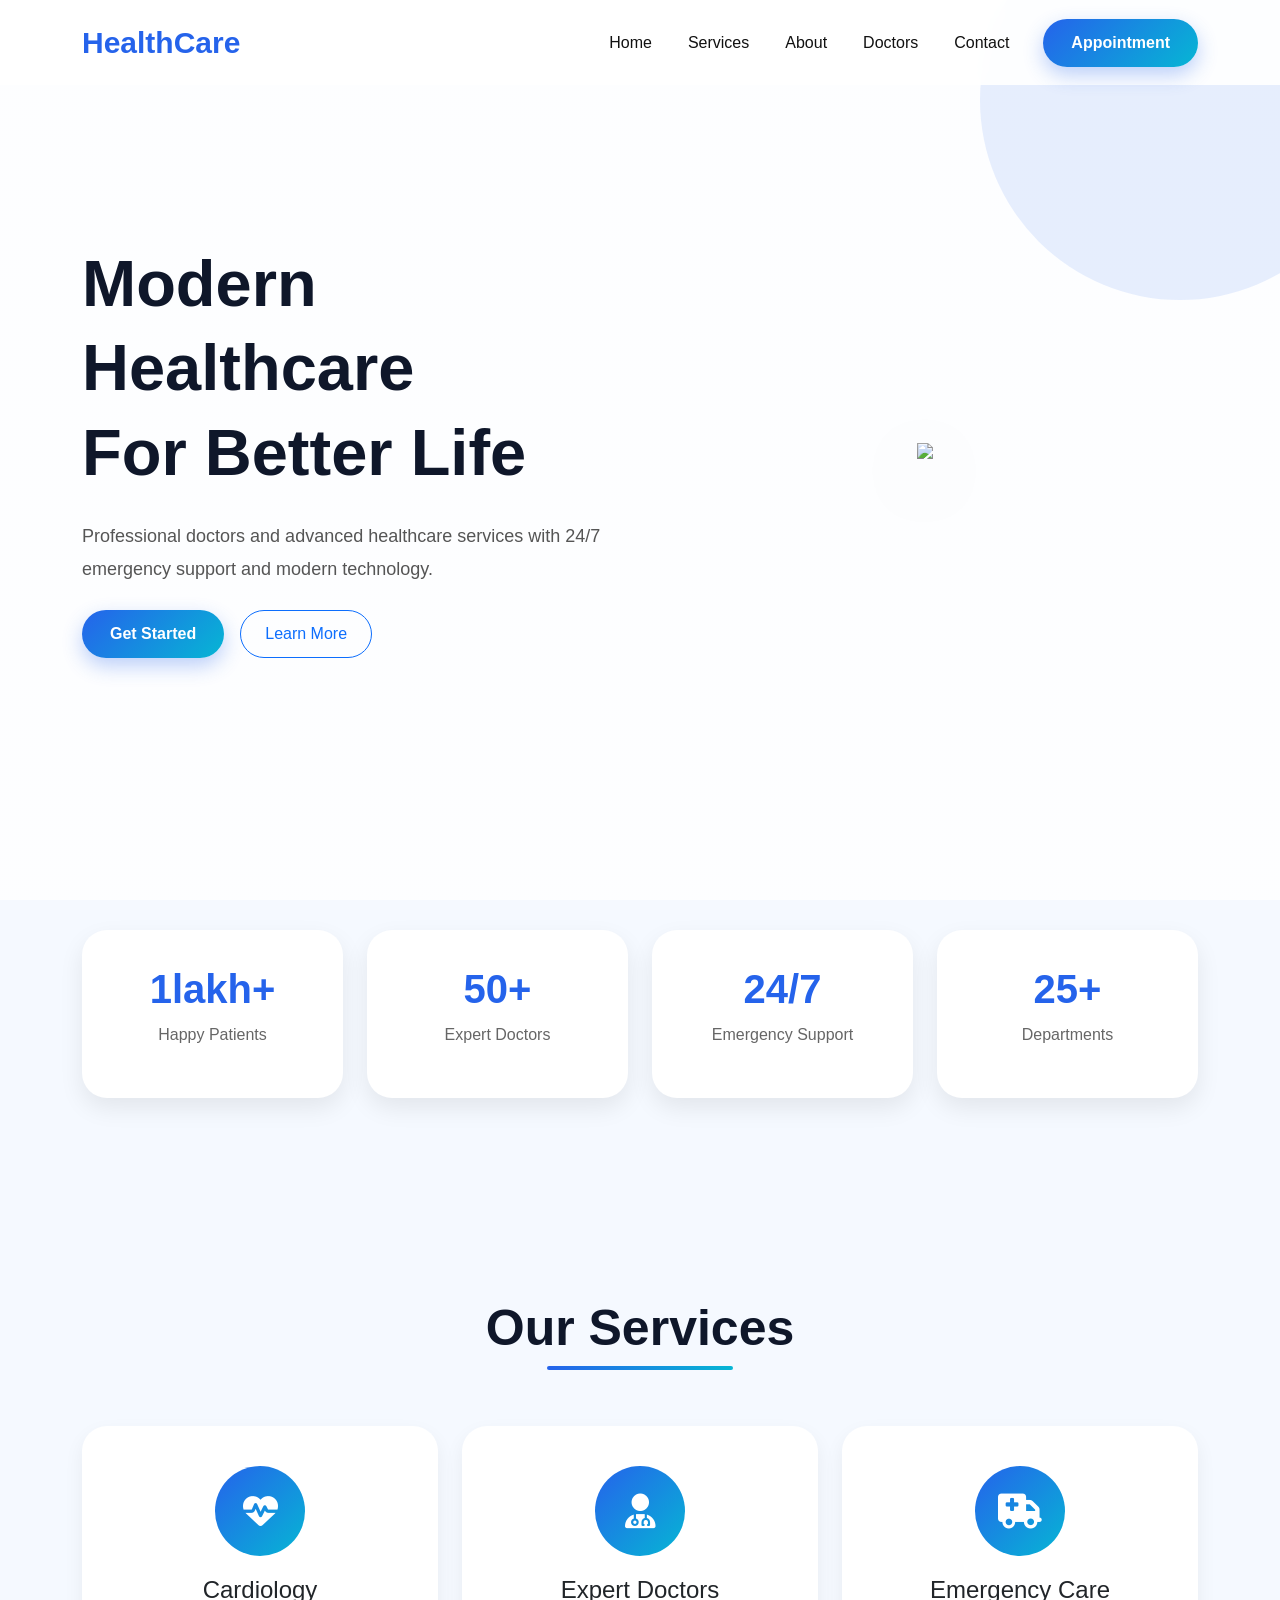
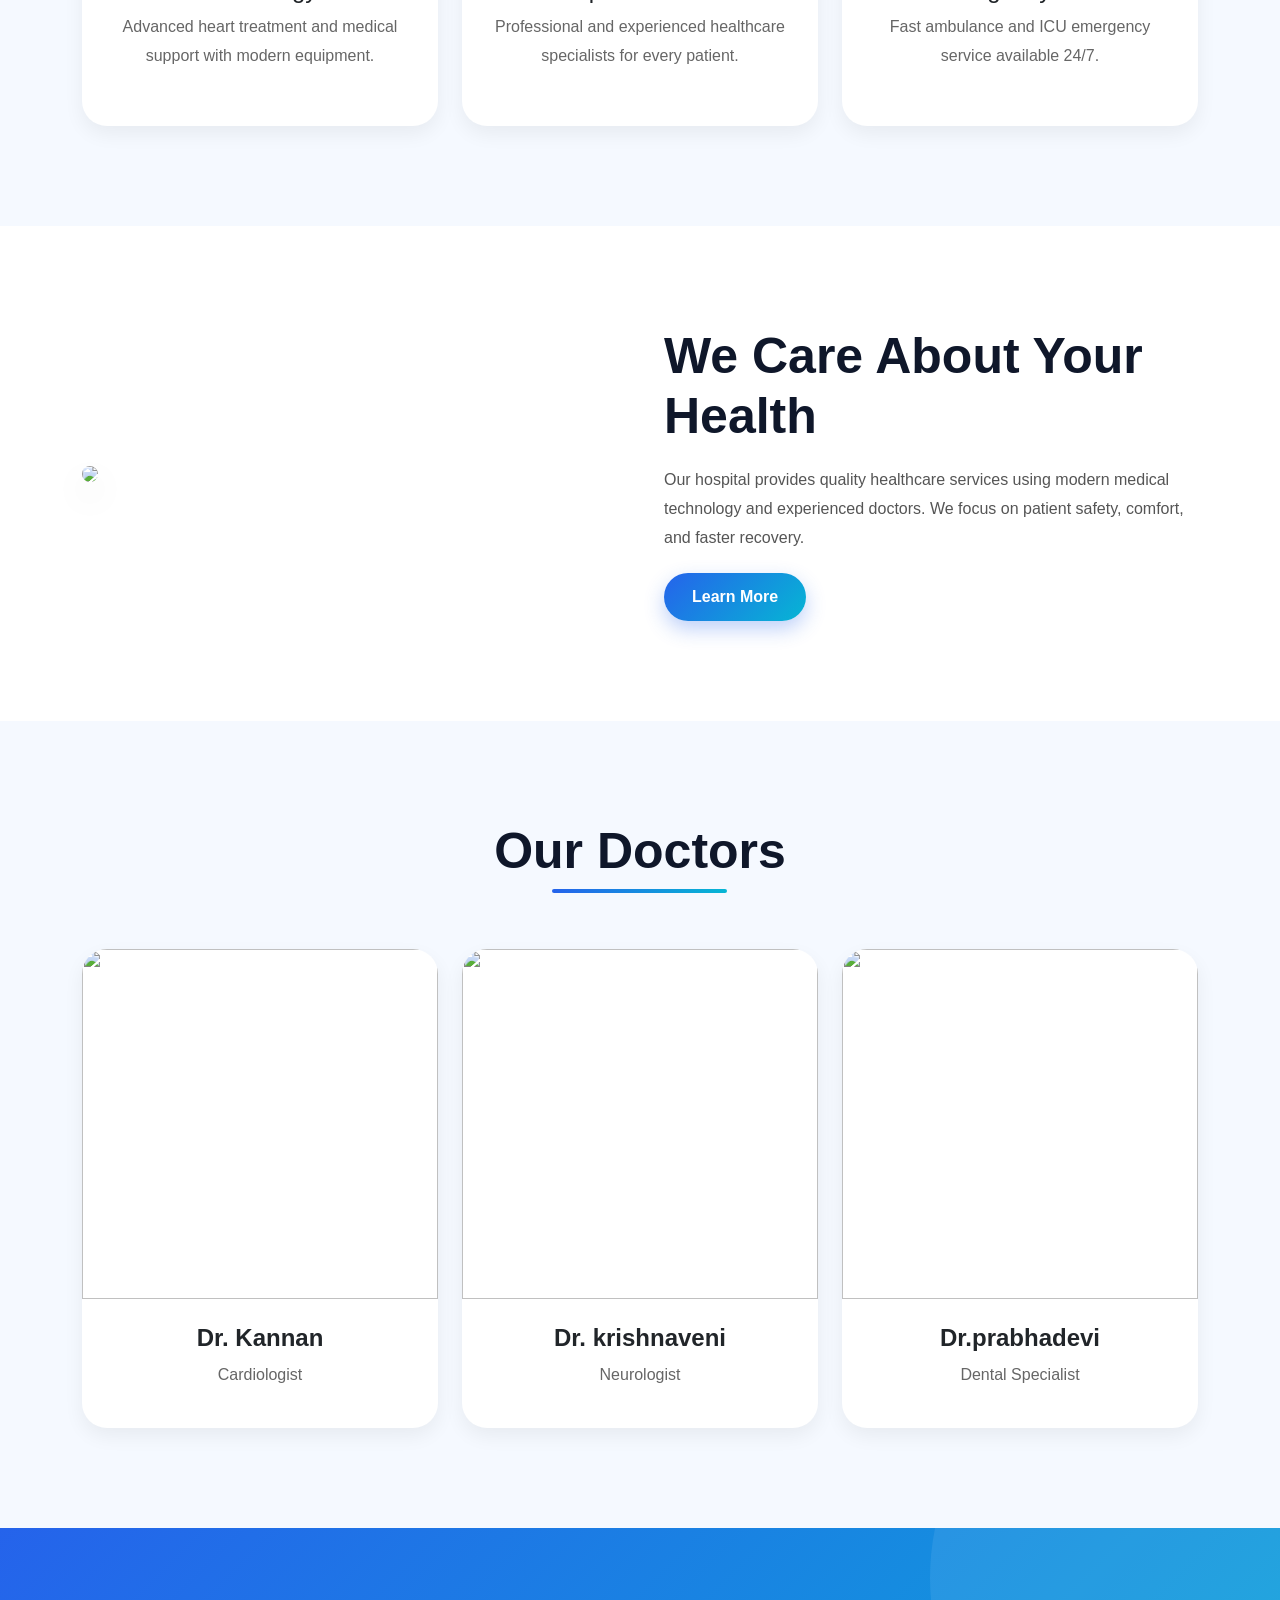
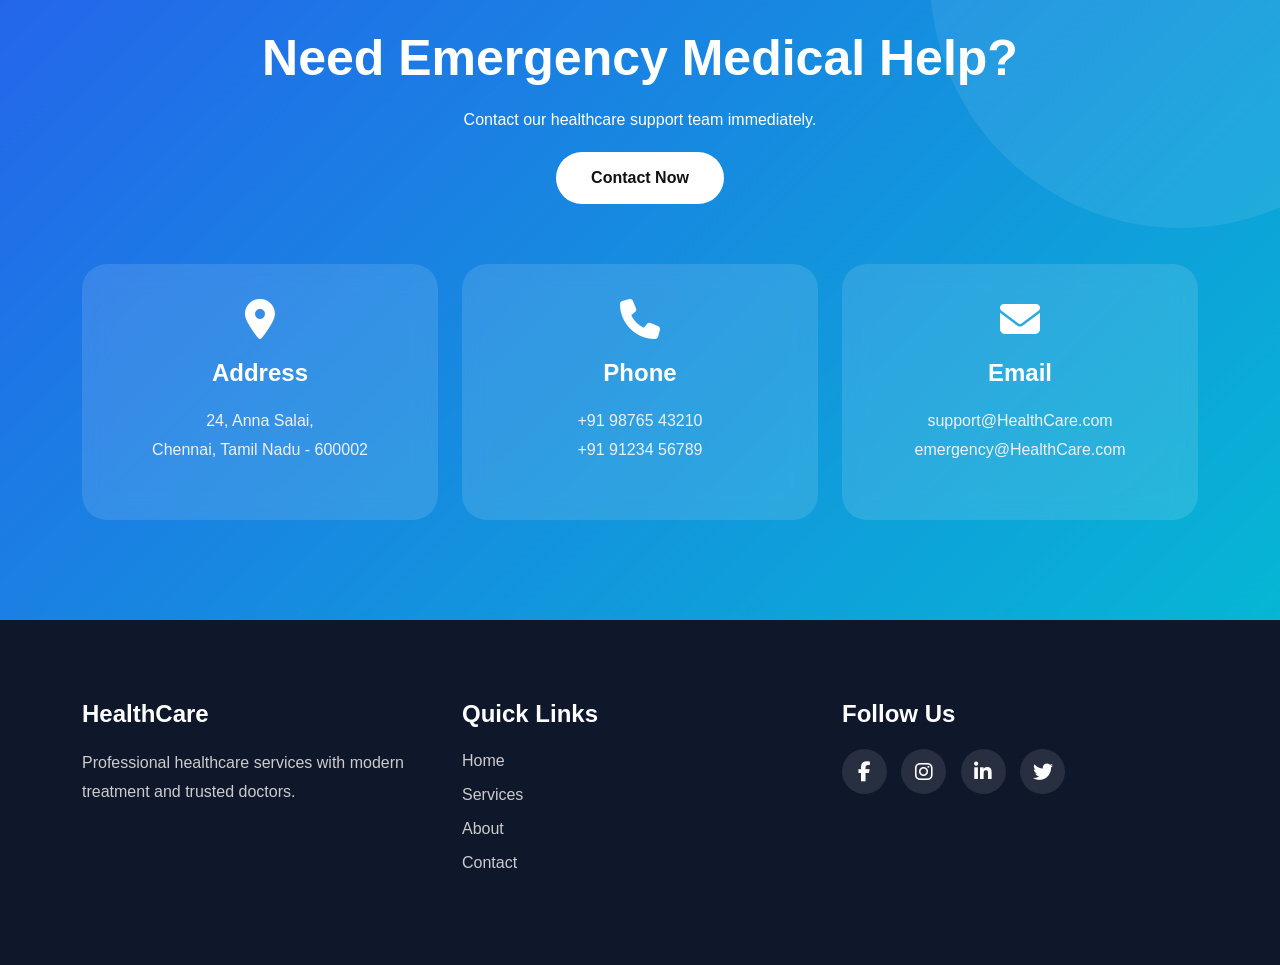
==== index.html @ 7adca8be "first commit" ====
<!DOCTYPE html>
<html lang="en">

<head>

    <meta charset="UTF-8">
    <meta name="viewport" content="width=device-width, initial-scale=1.0">

    <title>HealthCare</title>
    <link href="https://cdn.jsdelivr.net/npm/bootstrap@5.3.3/dist/css/bootstrap.min.css" rel="stylesheet">
    <link rel="stylesheet"
        href="https://cdnjs.cloudflare.com/ajax/libs/font-awesome/6.5.1/css/all.min.css">

    

    <link rel="stylesheet" href="style.css">

</head>

<body>

   

    <nav class="navbar navbar-expand-lg fixed-top">

        <div class="container">

            <a class="navbar-brand" href="#">
                HealthCare
            </a>

            <button class="navbar-toggler" type="button" data-bs-toggle="collapse"
                data-bs-target="#navbarNav">

                <span class="navbar-toggler-icon"></span>

            </button>

            <div class="collapse navbar-collapse" id="navbarNav">

                <ul class="navbar-nav ms-auto">

                    <li class="nav-item">
                        <a class="nav-link" href="#home">Home</a>
                    </li>

                    <li class="nav-item">
                        <a class="nav-link" href="#services">Services</a>
                    </li>

                    <li class="nav-item">
                        <a class="nav-link" href="#about">About</a>
                    </li>

                    <li class="nav-item">
                        <a class="nav-link" href="#doctors">Doctors</a>
                    </li>

                    <li class="nav-item">
                        <a class="nav-link" href="#contact">Contact</a>
                    </li>

                </ul>

                <button class="btn-main ms-3">
                    Appointment
                </button>

            </div>

        </div>

    </nav>

    

    <section class="hero" id="home">

        <div class="container">

            <div class="row align-items-center">

                <div class="col-lg-6 hero-text">

                    <h1>
                        Modern Healthcare <br>
                        For Better Life
                    </h1>

                    <p>
                        Professional doctors and advanced healthcare services
                        with 24/7 emergency support and modern technology.
                    </p>

                    <div class="d-flex gap-3 flex-wrap">

                        <button class="btn-main">
                            Get Started
                        </button>

                        <button class="btn btn-outline-primary rounded-pill px-4">
                            Learn More
                        </button>

                    </div>

                </div>

                <div class="col-lg-6 hero-img text-center">

                    <img src=https://pngimg.com/uploads/doctor/doctor_PNG16032.png>

                </div>

            </div>

        </div>

    </section>

    <!-- Stats -->

    <section class="stats">

        <div class="container">

            <div class="row g-4">

                <div class="col-lg-3 col-md-6">

                    <div class="stat-card">

                        <h2>1lakh+</h2>

                        <p>Happy Patients</p>

                    </div>

                </div>

                <div class="col-lg-3 col-md-6">

                    <div class="stat-card">

                        <h2>50+</h2>

                        <p>Expert Doctors</p>

                    </div>

                </div>

                <div class="col-lg-3 col-md-6">

                    <div class="stat-card">

                        <h2>24/7</h2>

                        <p>Emergency Support</p>

                    </div>

                </div>

                <div class="col-lg-3 col-md-6">

                    <div class="stat-card">

                        <h2>25+</h2>

                        <p>Departments</p>

                    </div>

                </div>

            </div>

        </div>

    </section>

    <!-- Services -->

    <section class="services" id="services">

        <div class="container">

            <div class="section-title">

                <h2>Our Services</h2>

            </div>

            <div class="row g-4">

                <div class="col-lg-4 col-md-6">

                    <div class="service-card">

                        <i class="fa-solid fa-heart-pulse"></i>

                        <h4>Cardiology</h4>

                        <p>
                            Advanced heart treatment and medical support with modern equipment.
                        </p>

                    </div>

                </div>

                <div class="col-lg-4 col-md-6">

                    <div class="service-card">

                        <i class="fa-solid fa-user-doctor"></i>

                        <h4>Expert Doctors</h4>

                        <p>
                            Professional and experienced healthcare specialists for every patient.
                        </p>

                    </div>

                </div>

                <div class="col-lg-4 col-md-6">

                    <div class="service-card">

                        <i class="fa-solid fa-truck-medical"></i>

                        <h4>Emergency Care</h4>

                        <p>
                            Fast ambulance and ICU emergency service available 24/7.
                        </p>

                    </div>

                </div>

            </div>

        </div>

    </section>

    <!-- About -->

    <section class="about" id="about">

        <div class="container">

            <div class="row align-items-center g-5">

                <div class="col-lg-6">

                    <img src="https://images.unsplash.com/photo-1584982751601-97dcc096659c?q=80&w=1200&auto=format&fit=crop"
                        class="img-fluid">

                </div>

                <div class="col-lg-6 about-content">

                    <h2>
                        We Care About Your Health
                    </h2>

                    <p>
                        Our hospital provides quality healthcare services using
                        modern medical technology and experienced doctors.
                        We focus on patient safety, comfort, and faster recovery.
                    </p>

                    <button class="btn-main">
                        Learn More
                    </button>

                </div>

            </div>

        </div>

    </section>

  

    <section class="doctors" id="doctors">

        <div class="container">

            <div class="section-title">

                <h2>Our Doctors</h2>

            </div>

            <div class="row g-4">

                <div class="col-lg-4 col-md-6">

                    <div class="doctor-card">

                        <img src="https://images.unsplash.com/photo-1637059824899-a441006a6875?q=80&w=752&auto=format&fit=crop&ixlib=rb-4.1.0&ixid=M3wxMjA3fDB8MHxwaG90by1wYWdlfHx8fGVufDB8fHx8fA%3D%3D">

                        <div class="doctor-info">

                            <h4>Dr. Kannan</h4>

                            <p>Cardiologist</p>

                        </div>

                    </div>

                </div>

                <div class="col-lg-4 col-md-6">

                    <div class="doctor-card">

                        <img src="https://images.unsplash.com/photo-1659353887797-9207a99b34cd?q=80&w=1170&auto=format&fit=crop&ixlib=rb-4.1.0&ixid=M3wxMjA3fDB8MHxwaG90by1wYWdlfHx8fGVufDB8fHx8fA%3D%3D">

                        <div class="doctor-info">

                            <h4>Dr. krishnaveni</h4>

                            <p>Neurologist</p>

                        </div>

                    </div>

                </div>

                <div class="col-lg-4 col-md-6">

                    <div class="doctor-card">

                        <img src="https://plus.unsplash.com/premium_photo-1702599029013-883a56a51fdc?q=80&w=1170&auto=format&fit=crop&ixlib=rb-4.1.0&ixid=M3wxMjA3fDB8MHxwaG90by1wYWdlfHx8fGVufDB8fHx8fA%3D%3D">

                        <div class="doctor-info">

                            <h4>Dr.prabhadevi</h4>

                            <p>Dental Specialist</p>

                        </div>

                    </div>

                </div>

            </div>

        </div>

    </section>

    <!-- Contact -->

    <section class="cta" id="contact">

        <div class="container">

            <h2>
                Need Emergency Medical Help?
            </h2>

            <p>
                Contact our healthcare support team immediately.
            </p>

            <button class="btn-light-custom">
                Contact Now
            </button>

        

            <div class="contact-info">

                <div class="row g-4">

                    <div class="col-lg-4 col-md-6">

                        <div class="contact-box">

                            <i class="fa-solid fa-location-dot"></i>

                            <h5>Address</h5>

                            <p>
                                24, Anna Salai,<br>
                                Chennai, Tamil Nadu - 600002
                            </p>

                        </div>

                    </div>

                    <div class="col-lg-4 col-md-6">

                        <div class="contact-box">

                            <i class="fa-solid fa-phone"></i>

                            <h5>Phone</h5>

                            <p>
                                +91 98765 43210 <br>
                                +91 91234 56789
                            </p>

                        </div>

                    </div>

                    <div class="col-lg-4 col-md-6">

                        <div class="contact-box">

                            <i class="fa-solid fa-envelope"></i>

                            <h5>Email</h5>

                            <p>
                                support@HealthCare.com <br>
                                emergency@HealthCare.com
                            </p>

                        </div>

                    </div>

                </div>

            </div>

        </div>

    </section>

    <!-- Footer -->

    <footer>

        <div class="container">

            <div class="row g-4">

                <div class="col-lg-4">

                    <h4>HealthCare</h4>

                    <p>
                        Professional healthcare services with modern treatment
                        and trusted doctors.
                    </p>

                </div>

                <div class="col-lg-4">

                    <h4>Quick Links</h4>

                    <a href="#home">Home</a>
                    <a href="#services">Services</a>
                    <a href="#about">About</a>
                    <a href="#contact">Contact</a>

                </div>

                <div class="col-lg-4">

                    <h4>Follow Us</h4>

                    <div class="social-icons">

                        <i class="fab fa-facebook-f"></i>
                        <i class="fab fa-instagram"></i>
                        <i class="fab fa-linkedin-in"></i>
                        <i class="fab fa-twitter"></i>

                    </div>

                </div>

            </div>

        </div>

    </footer>

    <!-- Bootstrap JS -->

    <script src="https://cdn.jsdelivr.net/npm/bootstrap@5.3.3/dist/js/bootstrap.bundle.min.js"></script>

    <!-- JS -->

    <script src="main.js"></script>

</body>

</html>
---- style.css ----
*{
    margin:0;
    padding:0;
    box-sizing:border-box;
    font-family:Arial, sans-serif;
}

body{
    background:#f5f9ff;
    overflow-x:hidden;
}

:root{
    --primary:#2563eb;
    --secondary:#06b6d4;
    --dark:#0f172a;
}

/* Navbar */

.navbar{
    background:rgba(255,255,255,0.9);
    backdrop-filter:blur(10px);
    padding:15px 0;
    transition:0.4s;
    z-index:999;
}

.navbar-brand{
    font-size:30px;
    font-weight:bold;
    color:var(--primary);
}

.nav-link{
    color:#111;
    margin:0 10px;
    font-weight:500;
    position:relative;
}

.nav-link::after{
    content:"";
    width:0;
    height:2px;
    background:var(--primary);
    position:absolute;
    left:0;
    bottom:-5px;
    transition:0.4s;
}

.nav-link:hover::after{
    width:100%;
}

.nav-link:hover{
    color:var(--primary);
}

.btn-main{
    background:linear-gradient(135deg,var(--primary),var(--secondary));
    color:#fff;
    border:none;
    padding:12px 28px;
    border-radius:50px;
    font-weight:600;
    transition:0.4s;
    box-shadow:0 8px 20px rgba(37,99,235,0.3);
}

.btn-main:hover{
    transform:translateY(-4px) scale(1.03);
}

/* Hero */

.hero{
    min-height:100vh;
    display:flex;
    align-items:center;
    background:
    linear-gradient(rgba(255,255,255,0.8),rgba(255,255,255,0.8)),
    url('https://images.unsplash.com/photo-1625134673337-519d4d10b313?q=80&w=2138&auto=format&fit=crop&ixlib=rb-4.1.0&ixid=M3wxMjA3fDB8MHxwaG90by1wYWdlfHx8fGVufDB8fHx8fA%3D%3D');
    background-size:cover;
    background-position:center;
    padding-top:100px;
    position:relative;
}

.hero::before{
    content:"";
    position:absolute;
    width:400px;
    height:400px;
    background:rgba(37,99,235,0.1);
    border-radius:50%;
    top:-100px;
    right:-100px;
}

.hero-text{
    position:relative;
    z-index:2;
}

.hero-text h1{
    font-size:65px;
    font-weight:bold;
    color:var(--dark);
    line-height:1.3;
}

.hero-text p{
    margin:25px 0;
    font-size:18px;
    color:#555;
    line-height:1.8;
}

.hero-img img{
    width:150%;
    height: 100;
    animation:float 4s ease-in-out infinite;
    filter:drop-shadow(0 20px 40px rgba(0,0,0,0.2));
}

@keyframes float{
    0%{
        transform:translateY(0);
    }

    50%{
        transform:translateY(-20px);
    }

    100%{
        transform:translateY(0);
    }
}

/* Stats */

.stats{
    margin-top:-70px;
    position:relative;
    z-index:5;
}

.stat-card{
    background:#fff;
    padding:35px;
    border-radius:25px;
    text-align:center;
    box-shadow:0 10px 25px rgba(0,0,0,0.08);
    transition:0.4s;
}

.stat-card:hover{
    transform:translateY(-10px);
}

.stat-card h2{
    color:var(--primary);
    font-size:40px;
    font-weight:bold;
}

.stat-card p{
    color:#666;
    margin-top:10px;
}

/* Sections */

section{
    padding:100px 0;
}

.section-title{
    text-align:center;
    margin-bottom:60px;
}

.section-title h2{
    font-size:50px;
    font-weight:bold;
    color:var(--dark);
    position:relative;
    display:inline-block;
}

.section-title h2::after{
    content:"";
    width:60%;
    height:4px;
    background:linear-gradient(to right,var(--primary),var(--secondary));
    position:absolute;
    left:20%;
    bottom:-12px;
    border-radius:10px;
}

/* Services */

.service-card{
    background:#fff;
    padding:40px 30px;
    border-radius:25px;
    text-align:center;
    transition:0.4s;
    height:100%;
    box-shadow:0 8px 20px rgba(0,0,0,0.06);
    position:relative;
    overflow:hidden;
}

.service-card::before{
    content:"";
    position:absolute;
    width:100%;
    height:0;
    background:linear-gradient(135deg,var(--primary),var(--secondary));
    left:0;
    bottom:0;
    transition:0.4s;
    z-index:0;
}

.service-card:hover::before{
    height:100%;
}

.service-card:hover{
    transform:translateY(-10px);
}

.service-card *{
    position:relative;
    z-index:2;
}

.service-card:hover h4,
.service-card:hover p{
    color:#fff;
}

.service-card i{
    width:90px;
    height:90px;
    line-height:90px;
    border-radius:50%;
    background:linear-gradient(135deg,var(--primary),var(--secondary));
    color:#fff;
    font-size:35px;
    margin-bottom:20px;
}

.service-card p{
    color:#666;
    line-height:1.8;
}

/* About */

.about{
    background:#fff;
}

.about img{
    width:100%;
    border-radius:30px;
    box-shadow:0 15px 35px rgba(0,0,0,0.1);
}

.about-content h2{
    font-size:50px;
    font-weight:bold;
    margin-bottom:20px;
    color:var(--dark);
}

.about-content p{
    color:#555;
    line-height:1.8;
    margin-bottom:20px;
}

/* Doctors */

.doctor-card{
    background:#fff;
    border-radius:25px;
    overflow:hidden;
    box-shadow:0 8px 20px rgba(0,0,0,0.06);
    transition:0.4s;
}

.doctor-card:hover{
    transform:translateY(-10px);
}

.doctor-card img{
    width:100%;
    height:350px;
    object-fit:cover;
}

.doctor-info{
    padding:25px;
    text-align:center;
}

.doctor-info h4{
    font-weight:bold;
    margin-bottom:10px;
}

.doctor-info p{
    color:#666;
}

/* CTA */

.cta{
    background:linear-gradient(135deg,var(--primary),var(--secondary));
    text-align:center;
    color:#fff;
    position:relative;
    overflow:hidden;
}

.cta::before{
    content:"";
    position:absolute;
    width:500px;
    height:500px;
    background:rgba(255,255,255,0.08);
    border-radius:50%;
    top:-200px;
    right:-150px;
}

.cta h2{
    font-size:50px;
    font-weight:bold;
    position:relative;
    z-index:2;
}

.cta p{
    margin:20px 0;
    position:relative;
    z-index:2;
}

.btn-light-custom{
    background:#fff;
    color:#111;
    border:none;
    padding:14px 35px;
    border-radius:50px;
    font-weight:bold;
    transition:0.4s;
    position:relative;
    z-index:2;
}

.btn-light-custom:hover{
    transform:translateY(-4px);
}

/* Contact Boxes */

.contact-info{
    margin-top:60px;
    position:relative;
    z-index:2;
}

.contact-box{
    background:rgba(255,255,255,0.12);
    padding:35px;
    border-radius:25px;
    backdrop-filter:blur(12px);
    transition:0.4s;
    height:100%;
}

.contact-box:hover{
    transform:translateY(-10px);
    background:rgba(255,255,255,0.2);
}

.contact-box i{
    font-size:40px;
    margin-bottom:20px;
}

.contact-box h5{
    font-size:24px;
    font-weight:bold;
    margin-bottom:15px;
}

.contact-box p{
    color:#f1f1f1;
    line-height:1.8;
}

/* Footer */

footer{
    background:#0f172a;
    color:#fff;
    padding:80px 0;
}

footer h4{
    margin-bottom:20px;
    font-weight:bold;
}

footer p{
    color:#ccc;
    line-height:1.8;
}

footer a{
    display:block;
    color:#ccc;
    margin-bottom:10px;
    text-decoration:none;
    transition:0.3s;
}

footer a:hover{
    color:#fff;
    transform:translateX(5px);
}

.social-icons i{
    width:45px;
    height:45px;
    line-height:45px;
    text-align:center;
    border-radius:50%;
    background:rgba(255,255,255,0.1);
    font-size:20px;
    margin-right:10px;
    cursor:pointer;
    transition:0.4s;
}

.social-icons i:hover{
    background:linear-gradient(135deg,var(--primary),var(--secondary));
    transform:translateY(-5px);
}

/* Responsive */

@media(max-width:991px){

    .hero{
        text-align:center;
    }

    .hero-text h1{
        font-size:40px;
    }

    .section-title h2{
        font-size:35px;
    }

    .about-content h2{
        font-size:35px;
        margin-top:30px;
    }

    .cta h2{
        font-size:35px;
    }

    .stats{
        margin-top:20px;
    }

}
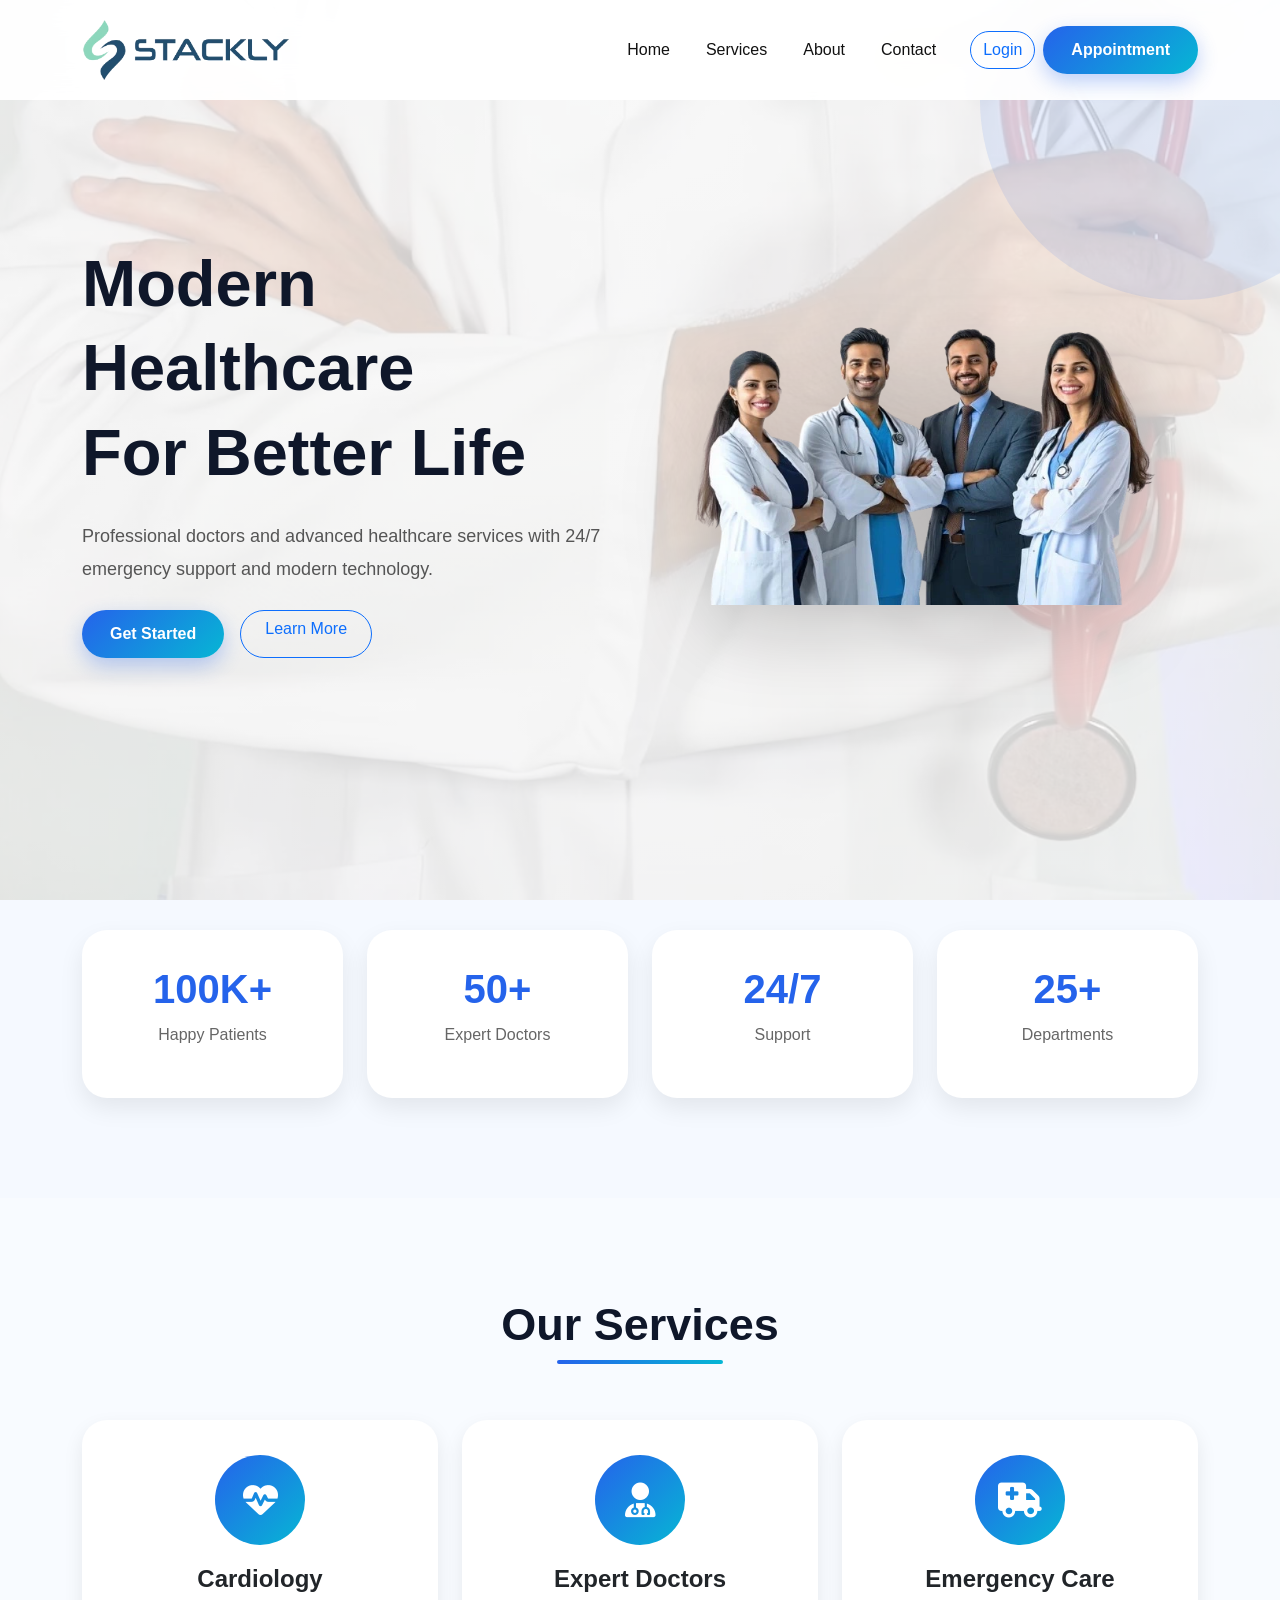
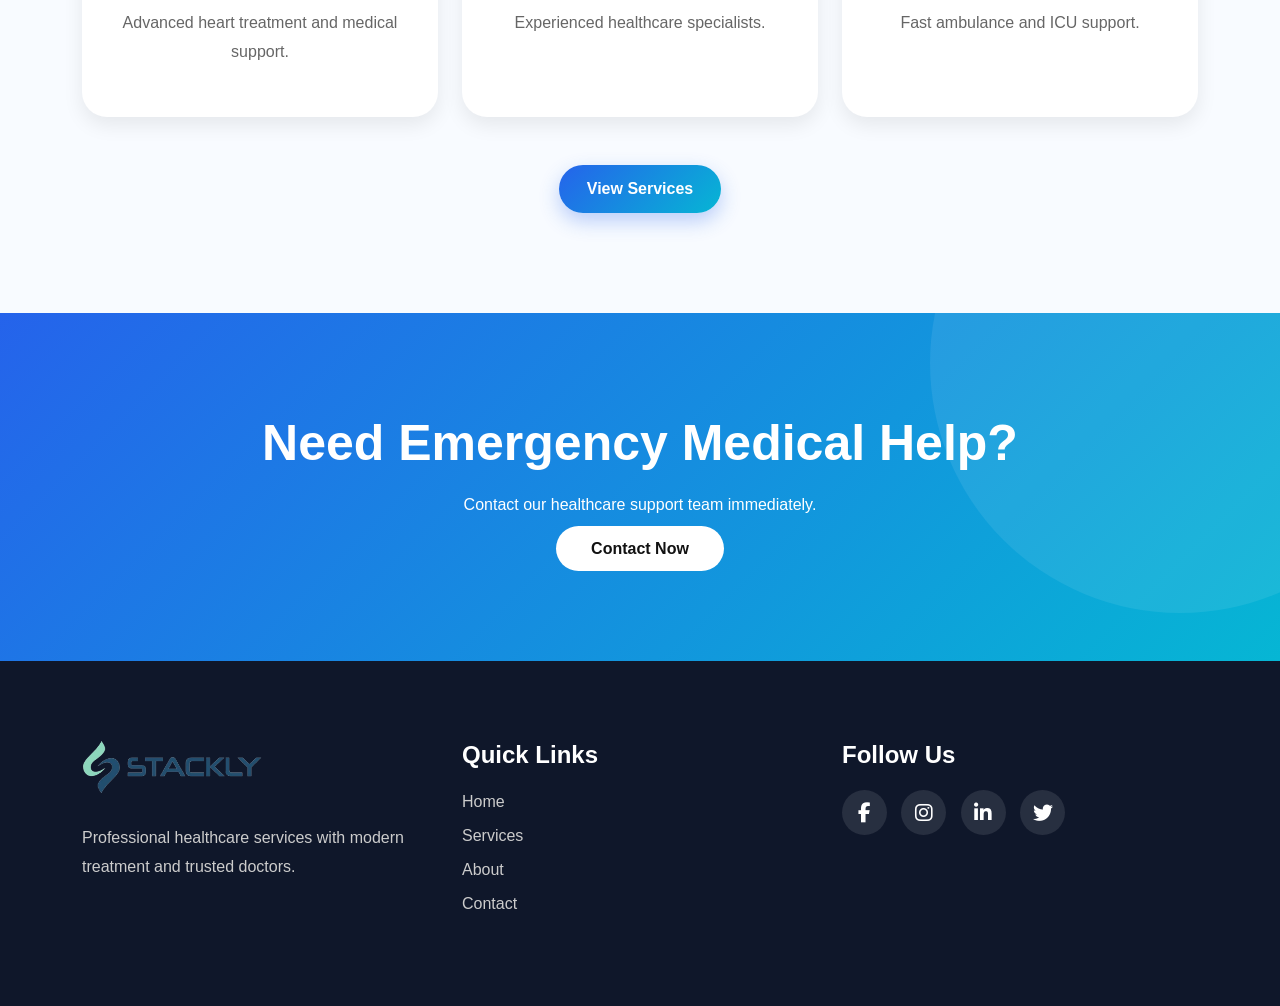
==== commit 8a95f096: "some changes" ====
--- a/index.html
+++ b/index.html
@@ -2,34 +2,35 @@
 <html lang="en">
 
 <head>
-
     <meta charset="UTF-8">
     <meta name="viewport" content="width=device-width, initial-scale=1.0">
-
-    <title>HealthCare</title>
+    <title>Stackly Healthcare</title>
+
     <link href="https://cdn.jsdelivr.net/npm/bootstrap@5.3.3/dist/css/bootstrap.min.css" rel="stylesheet">
+
     <link rel="stylesheet"
         href="https://cdnjs.cloudflare.com/ajax/libs/font-awesome/6.5.1/css/all.min.css">
 
-    
-
     <link rel="stylesheet" href="style.css">
-
 </head>
 
 <body>
 
-   
+    <!-- Navbar -->
 
     <nav class="navbar navbar-expand-lg fixed-top">
 
         <div class="container">
 
-            <a class="navbar-brand" href="#">
-                HealthCare
+            <a class="navbar-brand" href="index.html">
+                <img src="./logo-stackly (1).webp"
+                    alt="Stackly Logo"
+                    class="logo-img">
             </a>
 
-            <button class="navbar-toggler" type="button" data-bs-toggle="collapse"
+            <button class="navbar-toggler"
+                type="button"
+                data-bs-toggle="collapse"
                 data-bs-target="#navbarNav">
 
                 <span class="navbar-toggler-icon"></span>
@@ -41,30 +42,32 @@
                 <ul class="navbar-nav ms-auto">
 
                     <li class="nav-item">
-                        <a class="nav-link" href="#home">Home</a>
+                        <a class="nav-link" href="index.html">Home</a>
                     </li>
 
                     <li class="nav-item">
-                        <a class="nav-link" href="#services">Services</a>
+                        <a class="nav-link" href="services.html">Services</a>
                     </li>
 
                     <li class="nav-item">
-                        <a class="nav-link" href="#about">About</a>
+                        <a class="nav-link" href="about.html">About</a>
                     </li>
 
                     <li class="nav-item">
-                        <a class="nav-link" href="#doctors">Doctors</a>
+                        <a class="nav-link" href="contact.html">Contact</a>
                     </li>
 
-                    <li class="nav-item">
-                        <a class="nav-link" href="#contact">Contact</a>
-                    </li>
-
                 </ul>
 
-                <button class="btn-main ms-3">
+                <a href="404.html"
+                    class="btn btn-outline-primary rounded-pill ms-3 me-2">
+                    Login
+                </a>
+
+                <a href="404.html"
+                    class="btn-main text-decoration-none">
                     Appointment
-                </button>
+                </a>
 
             </div>
 
@@ -72,9 +75,9 @@
 
     </nav>
 
-    
-
-    <section class="hero" id="home">
+    <!-- Hero -->
+
+    <section class="hero">
 
         <div class="container">
 
@@ -94,13 +97,15 @@
 
                     <div class="d-flex gap-3 flex-wrap">
 
-                        <button class="btn-main">
+                        <a href="404.html"
+                            class="btn-main text-decoration-none">
                             Get Started
-                        </button>
-
-                        <button class="btn btn-outline-primary rounded-pill px-4">
+                        </a>
+
+                        <a href="404.html"
+                            class="btn btn-outline-primary rounded-pill px-4">
                             Learn More
-                        </button>
+                        </a>
 
                     </div>
 
@@ -108,7 +113,8 @@
 
                 <div class="col-lg-6 hero-img text-center">
 
-                    <img src=https://pngimg.com/uploads/doctor/doctor_PNG16032.png>
+                    <img src="./doctor.webp"
+                        alt="Doctor">
 
                 </div>
 
@@ -126,52 +132,32 @@
 
             <div class="row g-4">
 
-                <div class="col-lg-3 col-md-6">
-
+                <div class="col-md-3">
                     <div class="stat-card">
-
-                        <h2>1lakh+</h2>
-
+                        <h2>100K+</h2>
                         <p>Happy Patients</p>
-
-                    </div>
-
-                </div>
-
-                <div class="col-lg-3 col-md-6">
-
+                    </div>
+                </div>
+
+                <div class="col-md-3">
                     <div class="stat-card">
-
                         <h2>50+</h2>
-
                         <p>Expert Doctors</p>
-
-                    </div>
-
-                </div>
-
-                <div class="col-lg-3 col-md-6">
-
+                    </div>
+                </div>
+
+                <div class="col-md-3">
                     <div class="stat-card">
-
                         <h2>24/7</h2>
-
-                        <p>Emergency Support</p>
-
-                    </div>
-
-                </div>
-
-                <div class="col-lg-3 col-md-6">
-
+                        <p>Support</p>
+                    </div>
+                </div>
+
+                <div class="col-md-3">
                     <div class="stat-card">
-
                         <h2>25+</h2>
-
                         <p>Departments</p>
-
-                    </div>
-
+                    </div>
                 </div>
 
             </div>
@@ -182,20 +168,17 @@
 
     <!-- Services -->
 
-    <section class="services" id="services">
+    <section class="services">
 
         <div class="container">
 
             <div class="section-title">
-
                 <h2>Our Services</h2>
-
             </div>
 
             <div class="row g-4">
 
-                <div class="col-lg-4 col-md-6">
-
+                <div class="col-lg-4">
                     <div class="service-card">
 
                         <i class="fa-solid fa-heart-pulse"></i>
@@ -203,15 +186,13 @@
                         <h4>Cardiology</h4>
 
                         <p>
-                            Advanced heart treatment and medical support with modern equipment.
+                            Advanced heart treatment and medical support.
                         </p>
 
                     </div>
-
-                </div>
-
-                <div class="col-lg-4 col-md-6">
-
+                </div>
+
+                <div class="col-lg-4">
                     <div class="service-card">
 
                         <i class="fa-solid fa-user-doctor"></i>
@@ -219,15 +200,13 @@
                         <h4>Expert Doctors</h4>
 
                         <p>
-                            Professional and experienced healthcare specialists for every patient.
+                            Experienced healthcare specialists.
                         </p>
 
                     </div>
-
-                </div>
-
-                <div class="col-lg-4 col-md-6">
-
+                </div>
+
+                <div class="col-lg-4">
                     <div class="service-card">
 
                         <i class="fa-solid fa-truck-medical"></i>
@@ -235,12 +214,20 @@
                         <h4>Emergency Care</h4>
 
                         <p>
-                            Fast ambulance and ICU emergency service available 24/7.
+                            Fast ambulance and ICU support.
                         </p>
 
                     </div>
-
-                </div>
+                </div>
+
+            </div>
+
+            <div class="text-center mt-5">
+
+                <a href="services.html"
+                    class="btn-main text-decoration-none">
+                    View Services
+                </a>
 
             </div>
 
@@ -248,122 +235,9 @@
 
     </section>
 
-    <!-- About -->
-
-    <section class="about" id="about">
-
-        <div class="container">
-
-            <div class="row align-items-center g-5">
-
-                <div class="col-lg-6">
-
-                    <img src="https://images.unsplash.com/photo-1584982751601-97dcc096659c?q=80&w=1200&auto=format&fit=crop"
-                        class="img-fluid">
-
-                </div>
-
-                <div class="col-lg-6 about-content">
-
-                    <h2>
-                        We Care About Your Health
-                    </h2>
-
-                    <p>
-                        Our hospital provides quality healthcare services using
-                        modern medical technology and experienced doctors.
-                        We focus on patient safety, comfort, and faster recovery.
-                    </p>
-
-                    <button class="btn-main">
-                        Learn More
-                    </button>
-
-                </div>
-
-            </div>
-
-        </div>
-
-    </section>
-
-  
-
-    <section class="doctors" id="doctors">
-
-        <div class="container">
-
-            <div class="section-title">
-
-                <h2>Our Doctors</h2>
-
-            </div>
-
-            <div class="row g-4">
-
-                <div class="col-lg-4 col-md-6">
-
-                    <div class="doctor-card">
-
-                        <img src="https://images.unsplash.com/photo-1637059824899-a441006a6875?q=80&w=752&auto=format&fit=crop&ixlib=rb-4.1.0&ixid=M3wxMjA3fDB8MHxwaG90by1wYWdlfHx8fGVufDB8fHx8fA%3D%3D">
-
-                        <div class="doctor-info">
-
-                            <h4>Dr. Kannan</h4>
-
-                            <p>Cardiologist</p>
-
-                        </div>
-
-                    </div>
-
-                </div>
-
-                <div class="col-lg-4 col-md-6">
-
-                    <div class="doctor-card">
-
-                        <img src="https://images.unsplash.com/photo-1659353887797-9207a99b34cd?q=80&w=1170&auto=format&fit=crop&ixlib=rb-4.1.0&ixid=M3wxMjA3fDB8MHxwaG90by1wYWdlfHx8fGVufDB8fHx8fA%3D%3D">
-
-                        <div class="doctor-info">
-
-                            <h4>Dr. krishnaveni</h4>
-
-                            <p>Neurologist</p>
-
-                        </div>
-
-                    </div>
-
-                </div>
-
-                <div class="col-lg-4 col-md-6">
-
-                    <div class="doctor-card">
-
-                        <img src="https://plus.unsplash.com/premium_photo-1702599029013-883a56a51fdc?q=80&w=1170&auto=format&fit=crop&ixlib=rb-4.1.0&ixid=M3wxMjA3fDB8MHxwaG90by1wYWdlfHx8fGVufDB8fHx8fA%3D%3D">
-
-                        <div class="doctor-info">
-
-                            <h4>Dr.prabhadevi</h4>
-
-                            <p>Dental Specialist</p>
-
-                        </div>
-
-                    </div>
-
-                </div>
-
-            </div>
-
-        </div>
-
-    </section>
-
-    <!-- Contact -->
-
-    <section class="cta" id="contact">
+    <!-- CTA -->
+
+    <section class="cta">
 
         <div class="container">
 
@@ -375,70 +249,10 @@
                 Contact our healthcare support team immediately.
             </p>
 
-            <button class="btn-light-custom">
+            <a href="404.html"
+                class="btn-light-custom text-decoration-none">
                 Contact Now
-            </button>
-
-        
-
-            <div class="contact-info">
-
-                <div class="row g-4">
-
-                    <div class="col-lg-4 col-md-6">
-
-                        <div class="contact-box">
-
-                            <i class="fa-solid fa-location-dot"></i>
-
-                            <h5>Address</h5>
-
-                            <p>
-                                24, Anna Salai,<br>
-                                Chennai, Tamil Nadu - 600002
-                            </p>
-
-                        </div>
-
-                    </div>
-
-                    <div class="col-lg-4 col-md-6">
-
-                        <div class="contact-box">
-
-                            <i class="fa-solid fa-phone"></i>
-
-                            <h5>Phone</h5>
-
-                            <p>
-                                +91 98765 43210 <br>
-                                +91 91234 56789
-                            </p>
-
-                        </div>
-
-                    </div>
-
-                    <div class="col-lg-4 col-md-6">
-
-                        <div class="contact-box">
-
-                            <i class="fa-solid fa-envelope"></i>
-
-                            <h5>Email</h5>
-
-                            <p>
-                                support@HealthCare.com <br>
-                                emergency@HealthCare.com
-                            </p>
-
-                        </div>
-
-                    </div>
-
-                </div>
-
-            </div>
+            </a>
 
         </div>
 
@@ -450,15 +264,18 @@
 
         <div class="container">
 
-            <div class="row g-4">
-
-                <div class="col-lg-4">
-
-                    <h4>HealthCare</h4>
-
-                    <p>
-                        Professional healthcare services with modern treatment
-                        and trusted doctors.
+            <div class="row">
+
+                <div class="col-lg-4">
+
+                      <a href="index.html">
+    <img src="./logo-stackly (1).webp"
+         alt="Stackly Logo"
+         width="180">
+</a>
+
+                    <p class="mt-3">
+                        Professional healthcare services with modern treatment and trusted doctors.
                     </p>
 
                 </div>
@@ -467,10 +284,10 @@
 
                     <h4>Quick Links</h4>
 
-                    <a href="#home">Home</a>
-                    <a href="#services">Services</a>
-                    <a href="#about">About</a>
-                    <a href="#contact">Contact</a>
+                    <a href="index.html">Home</a>
+                    <a href="services.html">Services</a>
+                    <a href="about.html">About</a>
+                    <a href="contact.html">Contact</a>
 
                 </div>
 
@@ -495,12 +312,8 @@
 
     </footer>
 
-    <!-- Bootstrap JS -->
-
     <script src="https://cdn.jsdelivr.net/npm/bootstrap@5.3.3/dist/js/bootstrap.bundle.min.js"></script>
 
-    <!-- JS -->
-
     <script src="main.js"></script>
 
 </body>
--- a/style.css
+++ b/style.css
@@ -19,7 +19,7 @@
 /* Navbar */
 
 .navbar{
-    background:rgba(255,255,255,0.9);
+    background:rgba(123, 163, 203, 0.9);
     backdrop-filter:blur(10px);
     padding:15px 0;
     transition:0.4s;
@@ -81,7 +81,7 @@
     align-items:center;
     background:
     linear-gradient(rgba(255,255,255,0.8),rgba(255,255,255,0.8)),
-    url('https://images.unsplash.com/photo-1625134673337-519d4d10b313?q=80&w=2138&auto=format&fit=crop&ixlib=rb-4.1.0&ixid=M3wxMjA3fDB8MHxwaG90by1wYWdlfHx8fGVufDB8fHx8fA%3D%3D');
+    url('./background.webp');
     background-size:cover;
     background-position:center;
     padding-top:100px;
@@ -118,9 +118,15 @@
     line-height:1.8;
 }
 
+.hero-img{
+    display:flex;
+    justify-content:center;
+    align-items:center;
+}
+
 .hero-img img{
-    width:150%;
-    height: 100;
+    width:500px;
+    height:auto;
     animation:float 4s ease-in-out infinite;
     filter:drop-shadow(0 20px 40px rgba(0,0,0,0.2));
 }
@@ -486,4 +492,396 @@
         margin-top:20px;
     }
 
-}+}
+
+/* =========================
+   STACKLY IMPROVEMENTS
+========================= */
+
+/* Logo */
+
+.logo-img{
+    height:60px;
+    width:auto;
+    transition:0.3s;
+}
+
+.logo-img:hover{
+    transform:scale(1.05);
+}
+
+/* Navbar */
+
+.navbar{
+    background:rgba(255,255,255,0.95);
+    backdrop-filter:blur(15px);
+    box-shadow:0 2px 15px rgba(0,0,0,0.05);
+}
+
+.nav-link.active{
+    color:var(--primary);
+    font-weight:700;
+}
+
+.navbar-toggler{
+    border:none;
+}
+
+.navbar-toggler:focus{
+    box-shadow:none;
+}
+
+/* =========================
+   ABOUT PAGE
+========================= */
+
+.about{
+    background:#fff;
+}
+
+.about h2{
+    font-size:48px;
+    font-weight:700;
+    color:var(--dark);
+    margin-bottom:20px;
+}
+
+.about p{
+    color:#555;
+    line-height:1.9;
+    font-size:17px;
+    margin-bottom:20px;
+}
+
+/* =========================
+   SERVICES PAGE
+========================= */
+
+.services{
+    background:#f8fbff;
+}
+
+.service-card{
+    background:#fff;
+    border-radius:25px;
+    padding:35px 25px;
+    text-align:center;
+    box-shadow:0 8px 20px rgba(0,0,0,0.08);
+    transition:0.4s;
+    height:100%;
+}
+
+.service-card:hover{
+    transform:translateY(-10px);
+    box-shadow:0 15px 35px rgba(0,0,0,0.12);
+}
+
+.service-card i{
+    width:90px;
+    height:90px;
+    line-height:90px;
+    border-radius:50%;
+    background:linear-gradient(135deg,#2563eb,#06b6d4);
+    color:#fff;
+    font-size:35px;
+    margin-bottom:20px;
+}
+
+.service-card h4{
+    font-size:24px;
+    font-weight:700;
+    margin-bottom:15px;
+}
+
+.service-card p{
+    color:#666;
+    line-height:1.8;
+}
+
+
+   CONTACT PAGE
+
+
+.contact-box{
+    background:#fff;
+    padding:35px;
+    border-radius:25px;
+    text-align:center;
+    box-shadow:0 10px 25px rgba(0,0,0,0.08);
+    transition:0.4s;
+    height:100%;
+}
+
+.contact-box:hover{
+    transform:translateY(-10px);
+}
+
+.contact-box i{
+    font-size:45px;
+    color:#2563eb;
+    margin-bottom:20px;
+}
+
+.contact-box h5{
+    font-size:24px;
+    font-weight:700;
+    margin-bottom:15px;
+}
+
+.contact-box p{
+    color:#666;
+    line-height:1.8;
+}
+
+/* =========================
+   PAGE BANNER
+========================= */
+
+.page-banner{
+    background:linear-gradient(135deg,#2563eb,#06b6d4);
+    color:#fff;
+    text-align:center;
+    padding:150px 20px 100px;
+}
+
+.page-banner h1{
+    font-size:55px;
+    font-weight:700;
+}
+
+.page-banner p{
+    font-size:18px;
+    margin-top:15px;
+}
+
+/* =========================
+   SECTION TITLE
+========================= */
+
+.section-title{
+    text-align:center;
+    margin-bottom:60px;
+}
+
+.section-title h2{
+    font-size:45px;
+    font-weight:700;
+    color:#0f172a;
+}
+
+.section-title p{
+    color:#666;
+    max-width:700px;
+    margin:15px auto 0;
+}
+
+/* =========================
+   RESPONSIVE
+========================= */
+
+@media(max-width:768px){
+
+    .page-banner h1{
+        font-size:38px;
+    }
+
+    .about h2{
+        font-size:34px;
+        margin-top:30px;
+    }
+
+    .section-title h2{
+        font-size:32px;
+    }
+
+    .contact-box,
+    .service-card{
+        margin-bottom:20px;
+    }
+}
+
+
+
+/* Buttons */
+
+.btn-main{
+    display:inline-block;
+    text-decoration:none;
+}
+
+.btn-main:hover{
+    color:#fff;
+    transform:translateY(-4px);
+    box-shadow:0 12px 25px rgba(37,99,235,0.4);
+}
+
+/* Cards */
+
+.service-card h4{
+    font-weight:700;
+    margin-bottom:15px;
+}
+
+.service-card{
+    cursor:pointer;
+}
+
+.service-card:hover{
+    transform:translateY(-10px);
+}
+
+/* Contact */
+
+.contact-box{
+    background:#fff;
+    color:#111;
+    box-shadow:0 8px 20px rgba(0,0,0,0.08);
+}
+
+.contact-box p{
+    color:#555;
+}
+
+.contact-box i{
+    color:var(--primary);
+}
+
+/* Footer */
+
+footer img{
+    max-width:180px;
+    margin-bottom:15px;
+}
+
+footer{
+    margin-top:0;
+}
+
+/* Preview Sections */
+
+.preview-section{
+    text-align:center;
+    padding:80px 0;
+}
+
+.preview-section h2{
+    font-weight:700;
+    margin-bottom:20px;
+}
+
+.preview-section p{
+    max-width:700px;
+    margin:auto;
+    color:#666;
+    margin-bottom:25px;
+}
+
+/* Responsive */
+
+@media(max-width:991px){
+
+    .navbar-collapse{
+        background:#fff;
+        padding:20px;
+        border-radius:15px;
+        margin-top:15px;
+        box-shadow:0 5px 20px rgba(0,0,0,0.08);
+    }
+
+    .hero{
+        text-align:center;
+        padding-top:120px;
+    }
+
+    .hero-text h1{
+        font-size:40px;
+    }
+
+   
+
+    .section-title h2{
+        font-size:35px;
+    }
+
+    .cta h2{
+        font-size:35px;
+    }
+
+    .stats{
+        margin-top:20px;
+    }
+
+    .btn-main{
+        width:100%;
+        text-align:center;
+        margin-top:10px;
+    }
+}
+
+/* Mobile */
+
+@media(max-width:576px){
+
+    .hero-text h1{
+        font-size:32px;
+    }
+
+    .section-title h2{
+        font-size:28px;
+    }
+
+    .stat-card{
+        padding:25px;
+    }
+
+    .service-card{
+        padding:30px 20px;
+    }
+}
+
+/* =========================
+   404 PAGE
+========================= */
+
+.error-page{
+    height:100vh;
+    display:flex;
+    justify-content:center;
+    align-items:center;
+    text-align:center;
+    background:linear-gradient(135deg,#2563eb,#06b6d4);
+    padding:20px;
+}
+
+.error-content h1{
+    font-size:180px;
+    font-weight:900;
+    color:#fff;
+    margin:0;
+    line-height:1;
+    text-shadow:0 10px 25px rgba(0,0,0,0.2);
+}
+
+.error-content h3{
+    color:#fff;
+    font-size:40px;
+    margin:15px 0;
+}
+
+.error-content p{
+    color:#f8fafc;
+    font-size:18px;
+    margin-bottom:30px;
+}
+
+@media(max-width:768px){
+
+    .error-content h1{
+        font-size:100px;
+    }
+
+    .error-content h3{
+        font-size:28px;
+    }
+}
+
